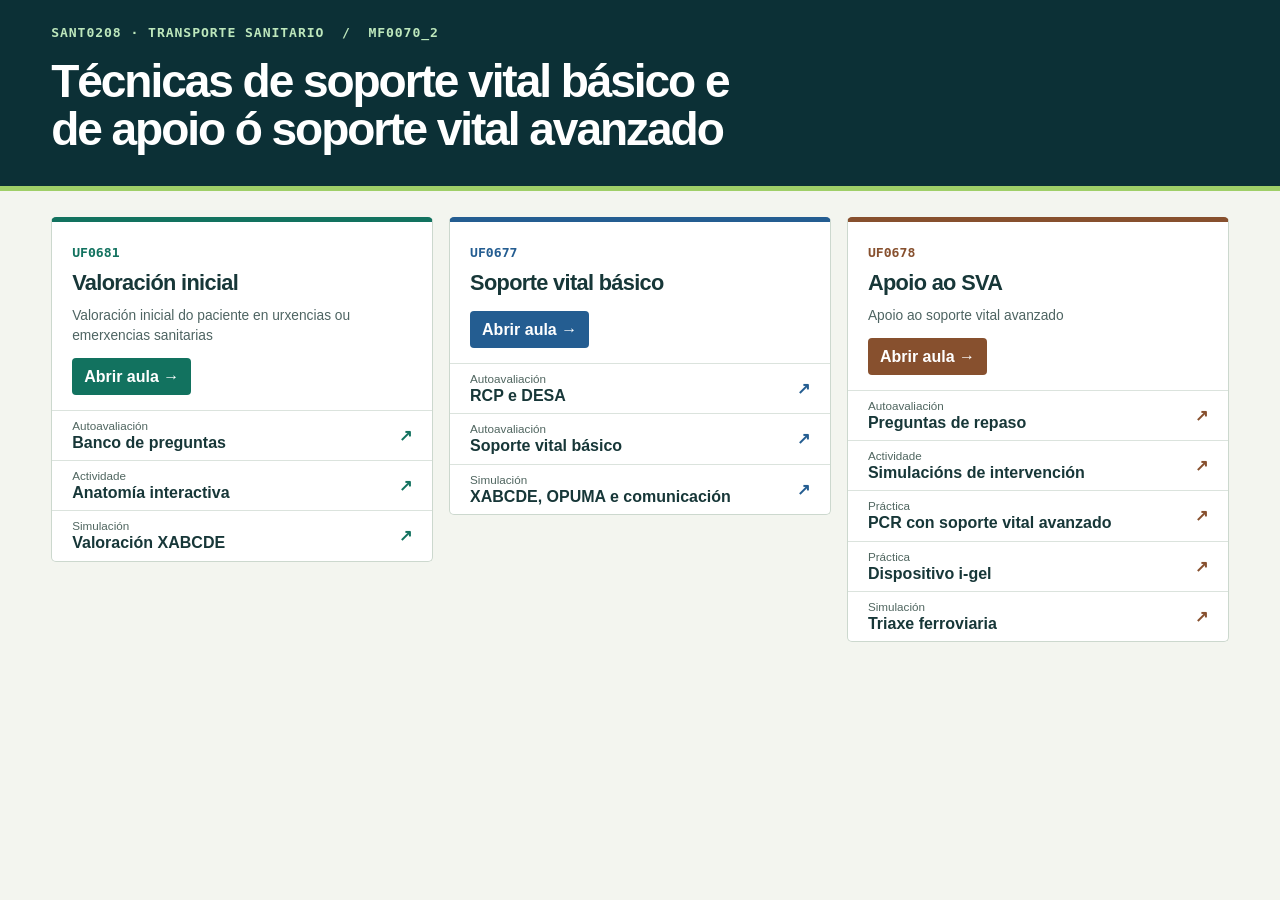
==== mf0070/index.html @ 1a77c6b2 "Engadir o menú de recursos de MF0070_2 e accesos directos á aula UF0678" ====
<!doctype html>
<html lang="gl"><head><meta charset="utf-8"><meta name="viewport" content="width=device-width,initial-scale=1"><meta name="theme-color" content="#0c3036"><title>MF0070_2 · Menú de unidades</title>
<style>
*{box-sizing:border-box}body{margin:0;background:#f3f5ef;color:#173738;font:16px/1.45 "Inter","Segoe UI",sans-serif}main,header>div{max-width:1420px;margin:auto;padding:0 clamp(16px,4vw,66px)}header{background:#0c3036;color:#fff;padding:24px 0 32px;border-bottom:5px solid #9fcf68}header p{margin:0 0 16px;font:700 .82rem/1.4 ui-monospace,monospace;color:#bde7bc;letter-spacing:.07em}h1{font-size:clamp(1.8rem,3.6vw,3.65rem);line-height:1.04;letter-spacing:-.045em;max-width:960px;margin:0;text-wrap:balance}main{padding-top:26px;padding-bottom:32px}.grid{display:grid;grid-template-columns:repeat(3,minmax(0,1fr));gap:16px;align-items:start}article{--accent:#12725f;background:white;border:1px solid #ccd8ce;border-top:5px solid var(--accent);border-radius:5px;overflow:hidden}article:nth-child(2){--accent:#245d91}article:nth-child(3){--accent:#87502e}.head{padding:18px 20px 15px}.code{font:700 .82rem ui-monospace,monospace;color:var(--accent)}h2{font-size:clamp(1.2rem,1.7vw,1.65rem);letter-spacing:-.03em;margin:4px 0 12px}.enter{display:inline-block;background:var(--accent);color:white;padding:7px 12px;border-radius:4px;font-weight:700}.enter:hover{text-decoration:underline}a{color:inherit;text-decoration:none}ul{margin:0;padding:0;list-style:none}.link{min-height:50px;display:grid;grid-template-columns:1fr auto;align-items:center;gap:0 8px;border-top:1px solid #dbe3dd;padding:8px 20px;font-weight:650;line-height:1.2}.link small{grid-column:1;color:#506660;font-weight:500;font-size:.73rem}.link span{grid-column:2;grid-row:1/3;color:var(--accent)}.link:hover{background:#eff5ed}a:focus-visible{outline:3px solid #e79517;outline-offset:-3px}.full{display:block;font-size:.86rem;color:#4e6462;margin:-5px 0 12px}nav{display:none}@media(max-width:800px){.grid{grid-template-columns:1fr}.head{padding:14px 18px}nav{display:flex;gap:8px;flex-wrap:wrap;margin-bottom:16px}nav a{border:1px solid #99b4aa;border-radius:4px;padding:6px 12px;font-weight:700}article{scroll-margin-top:12px}}
</style></head><body><header><div><p>SANT0208 · TRANSPORTE SANITARIO &nbsp;/&nbsp; MF0070_2</p><h1>Técnicas de soporte vital básico e de apoio ó soporte vital avanzado</h1></div></header><main><nav aria-label="Seleccionar unidade"><a href="#UF0681">UF0681</a><a href="#UF0677">UF0677</a><a href="#UF0678">UF0678</a></nav><div class="grid"><article id="UF0681"><div class="head"><span class="code">UF0681</span><h2>Valoración inicial</h2><p class="full">Valoración inicial do paciente en urxencias ou emerxencias sanitarias</p><a class="enter" href="https://franjam32.github.io/UF0681/" aria-label="Abrir aula UF0681">Abrir aula →</a></div><ul><li><a class="link" href="https://franjam32.github.io/UF0681/actividad.html?bloque=preguntas"><small>Autoavaliación</small>Banco de preguntas<span aria-hidden="true">↗</span></a></li><li><a class="link" href="https://franjam32.github.io/UF0681/actividad.html?bloque=anatomia"><small>Actividade</small>Anatomía interactiva<span aria-hidden="true">↗</span></a></li><li><a class="link" href="https://franjam32.github.io/UF0681_XABCD/"><small>Simulación</small>Valoración XABCDE<span aria-hidden="true">↗</span></a></li></ul></article><article id="UF0677"><div class="head"><span class="code">UF0677</span><h2>Soporte vital básico</h2><a class="enter" href="https://franjam32.github.io/UF0677/" aria-label="Abrir aula UF0677">Abrir aula →</a></div><ul><li><a class="link" href="https://franjam32.github.io/UF0677/scorm1/res/index.html"><small>Autoavaliación</small>RCP e DESA<span aria-hidden="true">↗</span></a></li><li><a class="link" href="https://franjam32.github.io/UF0677/scorm2/res/index.html"><small>Autoavaliación</small>Soporte vital básico<span aria-hidden="true">↗</span></a></li><li><a class="link" href="https://franjam32.github.io/UF0677_XABCDE/"><small>Simulación</small>XABCDE, OPUMA e comunicación<span aria-hidden="true">↗</span></a></li></ul></article><article id="UF0678"><div class="head"><span class="code">UF0678</span><h2>Apoio ao SVA</h2><p class="full">Apoio ao soporte vital avanzado</p><a class="enter" href="https://franjam32.github.io/UF0678/" aria-label="Abrir aula UF0678">Abrir aula →</a></div><ul><li><a class="link" href="https://franjam32.github.io/UF0678/?seccion=exams"><small>Autoavaliación</small>Preguntas de repaso<span aria-hidden="true">↗</span></a></li><li><a class="link" href="https://franjam32.github.io/UF0678/?seccion=lab"><small>Actividade</small>Simulacións de intervención<span aria-hidden="true">↗</span></a></li><li><a class="link" href="https://franjam32.github.io/UF0678/practicas/pcr_sva.html"><small>Práctica</small>PCR con soporte vital avanzado<span aria-hidden="true">↗</span></a></li><li><a class="link" href="https://franjam32.github.io/UF0678/practicas/igel.html"><small>Práctica</small>Dispositivo i-gel<span aria-hidden="true">↗</span></a></li><li><a class="link" href="https://franjam32.github.io/UF0678_TRIAJE/"><small>Simulación</small>Triaxe ferroviaria<span aria-hidden="true">↗</span></a></li></ul></article></div></main></body></html>
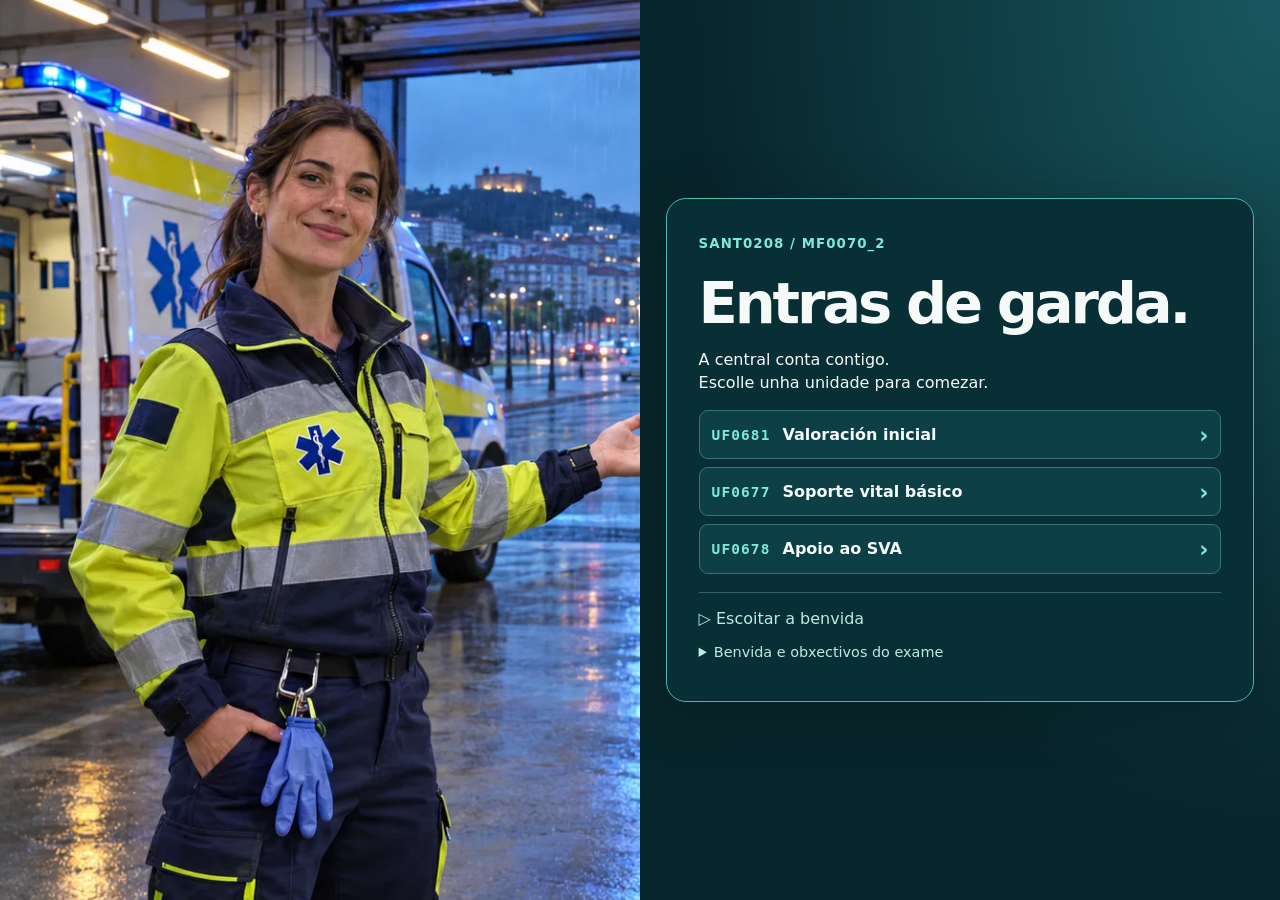
==== commit 3c1f77b0: "Publicar a benvida Entras de garda no menú MF0070_2" ====
--- a/mf0070/index.html
+++ b/mf0070/index.html
@@ -1,5 +1,9 @@
 <!doctype html>
-<html lang="gl"><head><meta charset="utf-8"><meta name="viewport" content="width=device-width,initial-scale=1"><meta name="theme-color" content="#0c3036"><title>MF0070_2 · Menú de unidades</title>
-<style>
-*{box-sizing:border-box}body{margin:0;background:#f3f5ef;color:#173738;font:16px/1.45 "Inter","Segoe UI",sans-serif}main,header>div{max-width:1420px;margin:auto;padding:0 clamp(16px,4vw,66px)}header{background:#0c3036;color:#fff;padding:24px 0 32px;border-bottom:5px solid #9fcf68}header p{margin:0 0 16px;font:700 .82rem/1.4 ui-monospace,monospace;color:#bde7bc;letter-spacing:.07em}h1{font-size:clamp(1.8rem,3.6vw,3.65rem);line-height:1.04;letter-spacing:-.045em;max-width:960px;margin:0;text-wrap:balance}main{padding-top:26px;padding-bottom:32px}.grid{display:grid;grid-template-columns:repeat(3,minmax(0,1fr));gap:16px;align-items:start}article{--accent:#12725f;background:white;border:1px solid #ccd8ce;border-top:5px solid var(--accent);border-radius:5px;overflow:hidden}article:nth-child(2){--accent:#245d91}article:nth-child(3){--accent:#87502e}.head{padding:18px 20px 15px}.code{font:700 .82rem ui-monospace,monospace;color:var(--accent)}h2{font-size:clamp(1.2rem,1.7vw,1.65rem);letter-spacing:-.03em;margin:4px 0 12px}.enter{display:inline-block;background:var(--accent);color:white;padding:7px 12px;border-radius:4px;font-weight:700}.enter:hover{text-decoration:underline}a{color:inherit;text-decoration:none}ul{margin:0;padding:0;list-style:none}.link{min-height:50px;display:grid;grid-template-columns:1fr auto;align-items:center;gap:0 8px;border-top:1px solid #dbe3dd;padding:8px 20px;font-weight:650;line-height:1.2}.link small{grid-column:1;color:#506660;font-weight:500;font-size:.73rem}.link span{grid-column:2;grid-row:1/3;color:var(--accent)}.link:hover{background:#eff5ed}a:focus-visible{outline:3px solid #e79517;outline-offset:-3px}.full{display:block;font-size:.86rem;color:#4e6462;margin:-5px 0 12px}nav{display:none}@media(max-width:800px){.grid{grid-template-columns:1fr}.head{padding:14px 18px}nav{display:flex;gap:8px;flex-wrap:wrap;margin-bottom:16px}nav a{border:1px solid #99b4aa;border-radius:4px;padding:6px 12px;font-weight:700}article{scroll-margin-top:12px}}
-</style></head><body><header><div><p>SANT0208 · TRANSPORTE SANITARIO &nbsp;/&nbsp; MF0070_2</p><h1>Técnicas de soporte vital básico e de apoio ó soporte vital avanzado</h1></div></header><main><nav aria-label="Seleccionar unidade"><a href="#UF0681">UF0681</a><a href="#UF0677">UF0677</a><a href="#UF0678">UF0678</a></nav><div class="grid"><article id="UF0681"><div class="head"><span class="code">UF0681</span><h2>Valoración inicial</h2><p class="full">Valoración inicial do paciente en urxencias ou emerxencias sanitarias</p><a class="enter" href="https://franjam32.github.io/UF0681/" aria-label="Abrir aula UF0681">Abrir aula →</a></div><ul><li><a class="link" href="https://franjam32.github.io/UF0681/actividad.html?bloque=preguntas"><small>Autoavaliación</small>Banco de preguntas<span aria-hidden="true">↗</span></a></li><li><a class="link" href="https://franjam32.github.io/UF0681/actividad.html?bloque=anatomia"><small>Actividade</small>Anatomía interactiva<span aria-hidden="true">↗</span></a></li><li><a class="link" href="https://franjam32.github.io/UF0681_XABCD/"><small>Simulación</small>Valoración XABCDE<span aria-hidden="true">↗</span></a></li></ul></article><article id="UF0677"><div class="head"><span class="code">UF0677</span><h2>Soporte vital básico</h2><a class="enter" href="https://franjam32.github.io/UF0677/" aria-label="Abrir aula UF0677">Abrir aula →</a></div><ul><li><a class="link" href="https://franjam32.github.io/UF0677/scorm1/res/index.html"><small>Autoavaliación</small>RCP e DESA<span aria-hidden="true">↗</span></a></li><li><a class="link" href="https://franjam32.github.io/UF0677/scorm2/res/index.html"><small>Autoavaliación</small>Soporte vital básico<span aria-hidden="true">↗</span></a></li><li><a class="link" href="https://franjam32.github.io/UF0677_XABCDE/"><small>Simulación</small>XABCDE, OPUMA e comunicación<span aria-hidden="true">↗</span></a></li></ul></article><article id="UF0678"><div class="head"><span class="code">UF0678</span><h2>Apoio ao SVA</h2><p class="full">Apoio ao soporte vital avanzado</p><a class="enter" href="https://franjam32.github.io/UF0678/" aria-label="Abrir aula UF0678">Abrir aula →</a></div><ul><li><a class="link" href="https://franjam32.github.io/UF0678/?seccion=exams"><small>Autoavaliación</small>Preguntas de repaso<span aria-hidden="true">↗</span></a></li><li><a class="link" href="https://franjam32.github.io/UF0678/?seccion=lab"><small>Actividade</small>Simulacións de intervención<span aria-hidden="true">↗</span></a></li><li><a class="link" href="https://franjam32.github.io/UF0678/practicas/pcr_sva.html"><small>Práctica</small>PCR con soporte vital avanzado<span aria-hidden="true">↗</span></a></li><li><a class="link" href="https://franjam32.github.io/UF0678/practicas/igel.html"><small>Práctica</small>Dispositivo i-gel<span aria-hidden="true">↗</span></a></li><li><a class="link" href="https://franjam32.github.io/UF0678_TRIAJE/"><small>Simulación</small>Triaxe ferroviaria<span aria-hidden="true">↗</span></a></li></ul></article></div></main></body></html>+<html lang="gl"><head><meta charset="utf-8"><meta name="viewport" content="width=device-width,initial-scale=1"><meta name="theme-color" content="#092d33"><title>Entras de garda · MF0070_2</title><style>
+*{box-sizing:border-box}body{margin:0;background:#08252b;color:#f5faf8;font:16px/1.45 system-ui,sans-serif}main{min-height:100vh;min-height:100svh;display:grid;grid-template-columns:1fr 1fr}.scene{position:relative;overflow:hidden;min-height:100%}.scene img{position:absolute;width:100%;height:100%;object-fit:cover;object-position:48% 48%;animation:arrive 2.2s ease-out both}@keyframes arrive{from{transform:scale(1.07)}to{transform:scale(1)}}.side{display:grid;align-content:center;padding:clamp(12px,2vw,38px);background:radial-gradient(at right top,#185760,transparent 65%)}.panel{padding:clamp(16px,2.5vw,44px);background:#082f36;border:1px solid #4ab6ad;border-radius:20px;box-shadow:0 12px 55px #00181c66}small,.code{color:#80ead7;letter-spacing:.08em;font-weight:750}h1{font-size:clamp(2.4rem,4.5vw,5rem);letter-spacing:-.055em;line-height:1.02;margin:.35em 0 .25em}h2{font-size:1.55rem;line-height:1.1;margin:.4em 0}p{margin:.5em 0 1em}button,a{font:inherit;color:inherit;cursor:pointer}a{text-decoration:none}.row{display:flex;gap:12px;align-items:center;width:100%;text-align:left;background:#0d4046;border:1px solid #387779;border-radius:9px;padding:12px;margin:8px 0;font-weight:680}.row:hover,.row:focus-visible{background:#18555b;border-color:#82eed7}.row:after{content:'›';margin-left:auto;color:#80ead7;font-size:1.4em;line-height:1}.code{font:700 .9rem ui-monospace,monospace}.quiet,summary{color:#bdebe1;background:none;border:0;padding:6px 0;text-align:left;cursor:pointer}.foot{margin-top:18px;border-top:1px solid #346067;padding-top:8px}summary{font-size:.9rem}.foot p{font-size:.95rem}.quiet:hover,summary:hover{text-decoration:underline}:focus-visible{outline:3px solid #ffd06c;outline-offset:2px}[hidden]{display:none!important}@media(max-width:700px){main{grid-template-columns:1fr;align-content:start}.scene{height:27vh;min-height:130px}.scene img{object-position:50% 28%}.side{padding:10px}.panel{border-radius:12px}.row{padding:10px}.foot{margin-top:10px}}@media(prefers-reduced-motion:reduce){.scene img{animation:none}}
+</style></head><body><main><div class="scene"><img src="garda.webp" alt="Unha técnica de emerxencias dáche a benvida xunto á ambulancia."></div><div class="side"><section class="panel"><small>SANT0208 / MF0070_2</small><div id="home"><h1>Entras de garda.</h1><p>A central conta contigo.<br>Escolle unha unidade para comezar.</p><a class="row" href="#UF0681"><span class="code">UF0681</span>Valoración inicial</a><a class="row" href="#UF0677"><span class="code">UF0677</span>Soporte vital básico</a><a class="row" href="#UF0678"><span class="code">UF0678</span>Apoio ao SVA</a></div><section hidden id="UF0681"><a class="quiet" href="#inicio">← Volver ás unidades</a><h2 tabindex="-1">Valoración inicial</h2><small>UF0681</small><a class="row" href="https://franjam32.github.io/UF0681/actividad.html?bloque=preguntas">Banco de preguntas</a><a class="row" href="https://franjam32.github.io/UF0681/actividad.html?bloque=anatomia">Anatomía interactiva</a><a class="row" href="https://franjam32.github.io/UF0681_XABCD/">Valoración XABCDE</a><a class="quiet" href="https://franjam32.github.io/UF0681/">Abrir a aula completa →</a></section><section hidden id="UF0677"><a class="quiet" href="#inicio">← Volver ás unidades</a><h2 tabindex="-1">Soporte vital básico</h2><small>UF0677</small><a class="row" href="https://franjam32.github.io/UF0677/scorm1/res/index.html">RCP e DESA</a><a class="row" href="https://franjam32.github.io/UF0677/scorm2/res/index.html">Soporte vital básico</a><a class="row" href="https://franjam32.github.io/UF0677_XABCDE/">XABCDE, OPUMA e comunicación</a><a class="quiet" href="https://franjam32.github.io/UF0677/">Abrir a aula completa →</a></section><section hidden id="UF0678"><a class="quiet" href="#inicio">← Volver ás unidades</a><h2 tabindex="-1">Apoio ao SVA</h2><small>UF0678</small><a class="row" href="https://franjam32.github.io/UF0678/?seccion=exams">Preguntas de repaso</a><a class="row" href="https://franjam32.github.io/UF0678/?seccion=lab">Simulacións de intervención</a><a class="row" href="https://franjam32.github.io/UF0678/practicas/pcr_sva.html">PCR con soporte vital avanzado</a><a class="row" href="https://franjam32.github.io/UF0678/practicas/igel.html">Dispositivo i-gel</a><a class="row" href="https://franjam32.github.io/UF0678_TRIAJE/">Triaxe ferroviaria</a><a class="quiet" href="https://franjam32.github.io/UF0678/">Abrir a aula completa →</a></section><div class="foot"><button class="quiet" id="play" hidden>▷ Escoitar a benvida</button><details id="info"><summary>Benvida e obxectivos do exame</summary><p>Boas, hoxe fas a garda connosco. Por onde queres empezar? Podes valorar un paciente, practicar soporte vital básico ou preparar o material para apoiar o equipo de avanzada. Escolle unha unidade e comezamos!</p><p>E lembra: se queres superar o exame, os teus obxectivos principais deben ser as autoavaliacións das tres unidades, o Decálogo Prehospitalario, o XABCDE e a triaxe cos métodos SHORT e START, xunto coa sectorización.</p></details><span aria-live="polite" id="status"></span></div></section></div></main><script>
+const units=Array.from(document.querySelectorAll('.panel>section')),home=document.getElementById('home'),play=document.getElementById('play'),info=document.getElementById('info');
+function route(focus){const active=units.find(el=>el.id===location.hash.slice(1));home.hidden=!!active;units.forEach(el=>el.hidden=el!==active);if(focus){(active?active.querySelector('h2'):home.querySelector('a')).focus()}}
+addEventListener('hashchange',()=>route(true));route(false);
+if('speechSynthesis' in window){const synth=window.speechSynthesis;let speech;play.hidden=false;function stop(){speech=null;synth.cancel();play.textContent='▷ Escoitar a benvida'}play.onclick=()=>{if(speech){stop();return}const voice=synth.getVoices().find(v=>/^gl([-_]|$)/i.test(v.lang));speech=new SpeechSynthesisUtterance(Array.from(info.querySelectorAll('p'),p=>p.textContent).join(' '));speech.lang='gl-ES';if(voice)speech.voice=voice;speech.rate=.94;const current=speech;speech.onend=()=>{if(current===speech)stop()};speech.onerror=()=>{if(current!==speech)return;info.open=true;stop();document.getElementById('status').textContent='Podes ler a benvida no texto superior.'};play.textContent='■ Deter a benvida';synth.speak(speech)};synth.getVoices();addEventListener('pagehide',stop)}
+</script></body></html>
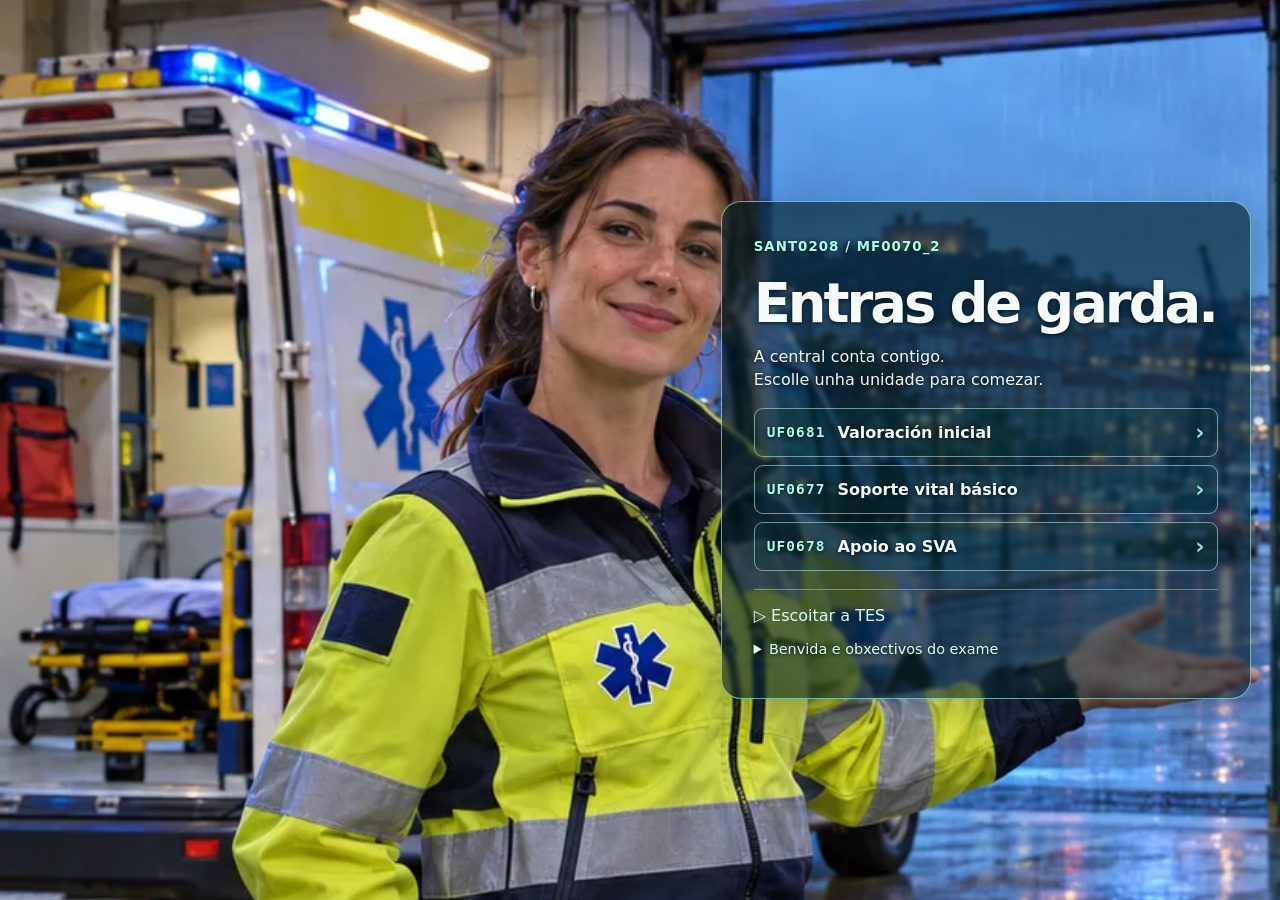
==== commit 2664e7cc: "Animar a base e sincronizar a benvida da TES coa voz galega Celtia" ====
--- a/mf0070/index.html
+++ b/mf0070/index.html
@@ -1,9 +1,26 @@
 <!doctype html>
 <html lang="gl"><head><meta charset="utf-8"><meta name="viewport" content="width=device-width,initial-scale=1"><meta name="theme-color" content="#092d33"><title>Entras de garda · MF0070_2</title><style>
 *{box-sizing:border-box}body{margin:0;background:#08252b;color:#f5faf8;font:16px/1.45 system-ui,sans-serif}main{min-height:100vh;min-height:100svh;display:grid;grid-template-columns:1fr 1fr}.scene{position:relative;overflow:hidden;min-height:100%}.scene img{position:absolute;width:100%;height:100%;object-fit:cover;object-position:48% 48%;animation:arrive 2.2s ease-out both}@keyframes arrive{from{transform:scale(1.07)}to{transform:scale(1)}}.side{display:grid;align-content:center;padding:clamp(12px,2vw,38px);background:radial-gradient(at right top,#185760,transparent 65%)}.panel{padding:clamp(16px,2.5vw,44px);background:#082f36;border:1px solid #4ab6ad;border-radius:20px;box-shadow:0 12px 55px #00181c66}small,.code{color:#80ead7;letter-spacing:.08em;font-weight:750}h1{font-size:clamp(2.4rem,4.5vw,5rem);letter-spacing:-.055em;line-height:1.02;margin:.35em 0 .25em}h2{font-size:1.55rem;line-height:1.1;margin:.4em 0}p{margin:.5em 0 1em}button,a{font:inherit;color:inherit;cursor:pointer}a{text-decoration:none}.row{display:flex;gap:12px;align-items:center;width:100%;text-align:left;background:#0d4046;border:1px solid #387779;border-radius:9px;padding:12px;margin:8px 0;font-weight:680}.row:hover,.row:focus-visible{background:#18555b;border-color:#82eed7}.row:after{content:'›';margin-left:auto;color:#80ead7;font-size:1.4em;line-height:1}.code{font:700 .9rem ui-monospace,monospace}.quiet,summary{color:#bdebe1;background:none;border:0;padding:6px 0;text-align:left;cursor:pointer}.foot{margin-top:18px;border-top:1px solid #346067;padding-top:8px}summary{font-size:.9rem}.foot p{font-size:.95rem}.quiet:hover,summary:hover{text-decoration:underline}:focus-visible{outline:3px solid #ffd06c;outline-offset:2px}[hidden]{display:none!important}@media(max-width:700px){main{grid-template-columns:1fr;align-content:start}.scene{height:27vh;min-height:130px}.scene img{object-position:50% 28%}.side{padding:10px}.panel{border-radius:12px}.row{padding:10px}.foot{margin-top:10px}}@media(prefers-reduced-motion:reduce){.scene img{animation:none}}
-</style></head><body><main><div class="scene"><img src="garda.webp" alt="Unha técnica de emerxencias dáche a benvida xunto á ambulancia."></div><div class="side"><section class="panel"><small>SANT0208 / MF0070_2</small><div id="home"><h1>Entras de garda.</h1><p>A central conta contigo.<br>Escolle unha unidade para comezar.</p><a class="row" href="#UF0681"><span class="code">UF0681</span>Valoración inicial</a><a class="row" href="#UF0677"><span class="code">UF0677</span>Soporte vital básico</a><a class="row" href="#UF0678"><span class="code">UF0678</span>Apoio ao SVA</a></div><section hidden id="UF0681"><a class="quiet" href="#inicio">← Volver ás unidades</a><h2 tabindex="-1">Valoración inicial</h2><small>UF0681</small><a class="row" href="https://franjam32.github.io/UF0681/actividad.html?bloque=preguntas">Banco de preguntas</a><a class="row" href="https://franjam32.github.io/UF0681/actividad.html?bloque=anatomia">Anatomía interactiva</a><a class="row" href="https://franjam32.github.io/UF0681_XABCD/">Valoración XABCDE</a><a class="quiet" href="https://franjam32.github.io/UF0681/">Abrir a aula completa →</a></section><section hidden id="UF0677"><a class="quiet" href="#inicio">← Volver ás unidades</a><h2 tabindex="-1">Soporte vital básico</h2><small>UF0677</small><a class="row" href="https://franjam32.github.io/UF0677/scorm1/res/index.html">RCP e DESA</a><a class="row" href="https://franjam32.github.io/UF0677/scorm2/res/index.html">Soporte vital básico</a><a class="row" href="https://franjam32.github.io/UF0677_XABCDE/">XABCDE, OPUMA e comunicación</a><a class="quiet" href="https://franjam32.github.io/UF0677/">Abrir a aula completa →</a></section><section hidden id="UF0678"><a class="quiet" href="#inicio">← Volver ás unidades</a><h2 tabindex="-1">Apoio ao SVA</h2><small>UF0678</small><a class="row" href="https://franjam32.github.io/UF0678/?seccion=exams">Preguntas de repaso</a><a class="row" href="https://franjam32.github.io/UF0678/?seccion=lab">Simulacións de intervención</a><a class="row" href="https://franjam32.github.io/UF0678/practicas/pcr_sva.html">PCR con soporte vital avanzado</a><a class="row" href="https://franjam32.github.io/UF0678/practicas/igel.html">Dispositivo i-gel</a><a class="row" href="https://franjam32.github.io/UF0678_TRIAJE/">Triaxe ferroviaria</a><a class="quiet" href="https://franjam32.github.io/UF0678/">Abrir a aula completa →</a></section><div class="foot"><button class="quiet" id="play" hidden>▷ Escoitar a benvida</button><details id="info"><summary>Benvida e obxectivos do exame</summary><p>Boas, hoxe fas a garda connosco. Por onde queres empezar? Podes valorar un paciente, practicar soporte vital básico ou preparar o material para apoiar o equipo de avanzada. Escolle unha unidade e comezamos!</p><p>E lembra: se queres superar o exame, os teus obxectivos principais deben ser as autoavaliacións das tres unidades, o Decálogo Prehospitalario, o XABCDE e a triaxe cos métodos SHORT e START, xunto coa sectorización.</p></details><span aria-live="polite" id="status"></span></div></section></div></main><script>
+
+/* A escena ocupa tamén o espazo situado detrás dos controis. */
+main{position:relative;isolation:isolate;display:flex;justify-content:flex-end;align-items:center;min-height:100svh;background:#11323a}
+.scene{position:absolute;inset:0;z-index:-2;overflow:hidden;min-height:0}
+.scene video,.scene img{position:absolute;inset:0;display:block;width:100%;height:100%;object-fit:cover;object-position:50% 10%;animation:none}
+.camera{position:absolute;inset:0;animation:camera 21s ease-in-out alternate infinite;transform-origin:48% 30%}
+@keyframes camera{from{transform:scale(1)}to{transform:scale(1.035) translateX(-.3%)}}
+.side{width:46%;padding:clamp(12px,2.3vw,38px);background:none}
+.panel{background:rgba(3,30,37,.62);border-color:rgba(163,242,224,.65);box-shadow:0 12px 42px #00181c45;text-shadow:0 1px 4px #031317;backdrop-filter:blur(2px);-webkit-backdrop-filter:blur(2px)}
+.row{background:rgba(8,52,59,.32);border-color:#b8ede391}.row:hover,.row:focus-visible{background:#10545abf}
+h1{font-size:clamp(2rem,4.25vw,5rem)}.quiet,summary{color:#dcfff5}small,.code{color:#a6ffe8}.foot{border-color:#c3e9df70}
+@media(max-width:760px){main{display:flex;align-items:flex-end;min-height:100svh;padding-top:34svh}.side{width:100%;padding:10px}.scene{height:auto;position:fixed;min-height:0}.scene video,.scene img{object-position:center top}.panel{padding:15px;background:rgba(3,30,37,.67)}.row{margin:6px 0;padding:9px 12px}.foot{margin-top:8px}}
+@media(prefers-reduced-motion:reduce){.camera{animation:none}}
+</style></head><body><main><div class="scene" aria-hidden="true"><div class="camera"><img src="garda.webp" alt=""><video id="ambient" muted loop playsinline preload="auto" poster="garda.webp" src="base.mp4"></video><video id="greeting" hidden playsinline preload="metadata" poster="garda.webp" src="benvida.mp4"></video></div></div><div class="side"><section class="panel"><small>SANT0208 / MF0070_2</small><div id="home"><h1>Entras de garda.</h1><p>A central conta contigo.<br>Escolle unha unidade para comezar.</p><a class="row" href="#UF0681"><span class="code">UF0681</span>Valoración inicial</a><a class="row" href="#UF0677"><span class="code">UF0677</span>Soporte vital básico</a><a class="row" href="#UF0678"><span class="code">UF0678</span>Apoio ao SVA</a></div><section hidden id="UF0681"><a class="quiet" href="#inicio">← Volver ás unidades</a><h2 tabindex="-1">Valoración inicial</h2><small>UF0681</small><a class="row" href="https://franjam32.github.io/UF0681/actividad.html?bloque=preguntas">Banco de preguntas</a><a class="row" href="https://franjam32.github.io/UF0681/actividad.html?bloque=anatomia">Anatomía interactiva</a><a class="row" href="https://franjam32.github.io/UF0681_XABCD/">Valoración XABCDE</a><a class="quiet" href="https://franjam32.github.io/UF0681/">Abrir a aula completa →</a></section><section hidden id="UF0677"><a class="quiet" href="#inicio">← Volver ás unidades</a><h2 tabindex="-1">Soporte vital básico</h2><small>UF0677</small><a class="row" href="https://franjam32.github.io/UF0677/scorm1/res/index.html">RCP e DESA</a><a class="row" href="https://franjam32.github.io/UF0677/scorm2/res/index.html">Soporte vital básico</a><a class="row" href="https://franjam32.github.io/UF0677_XABCDE/">XABCDE, OPUMA e comunicación</a><a class="quiet" href="https://franjam32.github.io/UF0677/">Abrir a aula completa →</a></section><section hidden id="UF0678"><a class="quiet" href="#inicio">← Volver ás unidades</a><h2 tabindex="-1">Apoio ao SVA</h2><small>UF0678</small><a class="row" href="https://franjam32.github.io/UF0678/?seccion=exams">Preguntas de repaso</a><a class="row" href="https://franjam32.github.io/UF0678/?seccion=lab">Simulacións de intervención</a><a class="row" href="https://franjam32.github.io/UF0678/practicas/pcr_sva.html">PCR con soporte vital avanzado</a><a class="row" href="https://franjam32.github.io/UF0678/practicas/igel.html">Dispositivo i-gel</a><a class="row" href="https://franjam32.github.io/UF0678_TRIAJE/">Triaxe ferroviaria</a><a class="quiet" href="https://franjam32.github.io/UF0678/">Abrir a aula completa →</a></section><div class="foot"><button class="quiet" id="play">▷ Escoitar a TES</button><details id="info"><summary>Benvida e obxectivos do exame</summary><p>Boas, hoxe fas a garda connosco. Por onde queres empezar? Podes valorar un paciente, practicar soporte vital básico ou preparar o material para apoiar o equipo de avanzada. Escolle unha unidade e comezamos!</p><p>E lembra: se queres superar o exame, os teus obxectivos principais deben ser as autoavaliacións das tres unidades, o Decálogo Prehospitalario, o XABCDE e a triaxe cos métodos SHORT e START, xunto coa sectorización.</p><small>Voz sintética Celtia · Proxecto Nós</small></details><span aria-live="polite" id="status"></span></div></section></div></main><script>
 const units=Array.from(document.querySelectorAll('.panel>section')),home=document.getElementById('home'),play=document.getElementById('play'),info=document.getElementById('info');
 function route(focus){const active=units.find(el=>el.id===location.hash.slice(1));home.hidden=!!active;units.forEach(el=>el.hidden=el!==active);if(focus){(active?active.querySelector('h2'):home.querySelector('a')).focus()}}
 addEventListener('hashchange',()=>route(true));route(false);
-if('speechSynthesis' in window){const synth=window.speechSynthesis;let speech;play.hidden=false;function stop(){speech=null;synth.cancel();play.textContent='▷ Escoitar a benvida'}play.onclick=()=>{if(speech){stop();return}const voice=synth.getVoices().find(v=>/^gl([-_]|$)/i.test(v.lang));speech=new SpeechSynthesisUtterance(Array.from(info.querySelectorAll('p'),p=>p.textContent).join(' '));speech.lang='gl-ES';if(voice)speech.voice=voice;speech.rate=.94;const current=speech;speech.onend=()=>{if(current===speech)stop()};speech.onerror=()=>{if(current!==speech)return;info.open=true;stop();document.getElementById('status').textContent='Podes ler a benvida no texto superior.'};play.textContent='■ Deter a benvida';synth.speak(speech)};synth.getVoices();addEventListener('pagehide',stop)}
+const greeting=document.getElementById('greeting'),ambient=document.getElementById('ambient'),status=document.getElementById('status'),reduce=matchMedia('(prefers-reduced-motion: reduce)');
+function idle(){greeting.hidden=true;play.textContent='▷ Escoitar a TES';if(!reduce.matches)ambient.play().catch(()=>{});else ambient.pause()}
+function stop(){greeting.pause();greeting.currentTime=0;idle()}
+play.onclick=async()=>{if(!greeting.paused){stop();return}try{status.textContent='';await greeting.play();ambient.pause();greeting.hidden=false;play.textContent='■ Deter a benvida'}catch{info.open=true;status.textContent='Non se puido reproducir o vídeo. Podes ler a mensaxe aquí.';idle()}};
+greeting.addEventListener('ended',idle);window.addEventListener('pagehide',stop);if(reduce.addEventListener)reduce.addEventListener('change',()=>{if(greeting.paused)idle()});idle()
 </script></body></html>
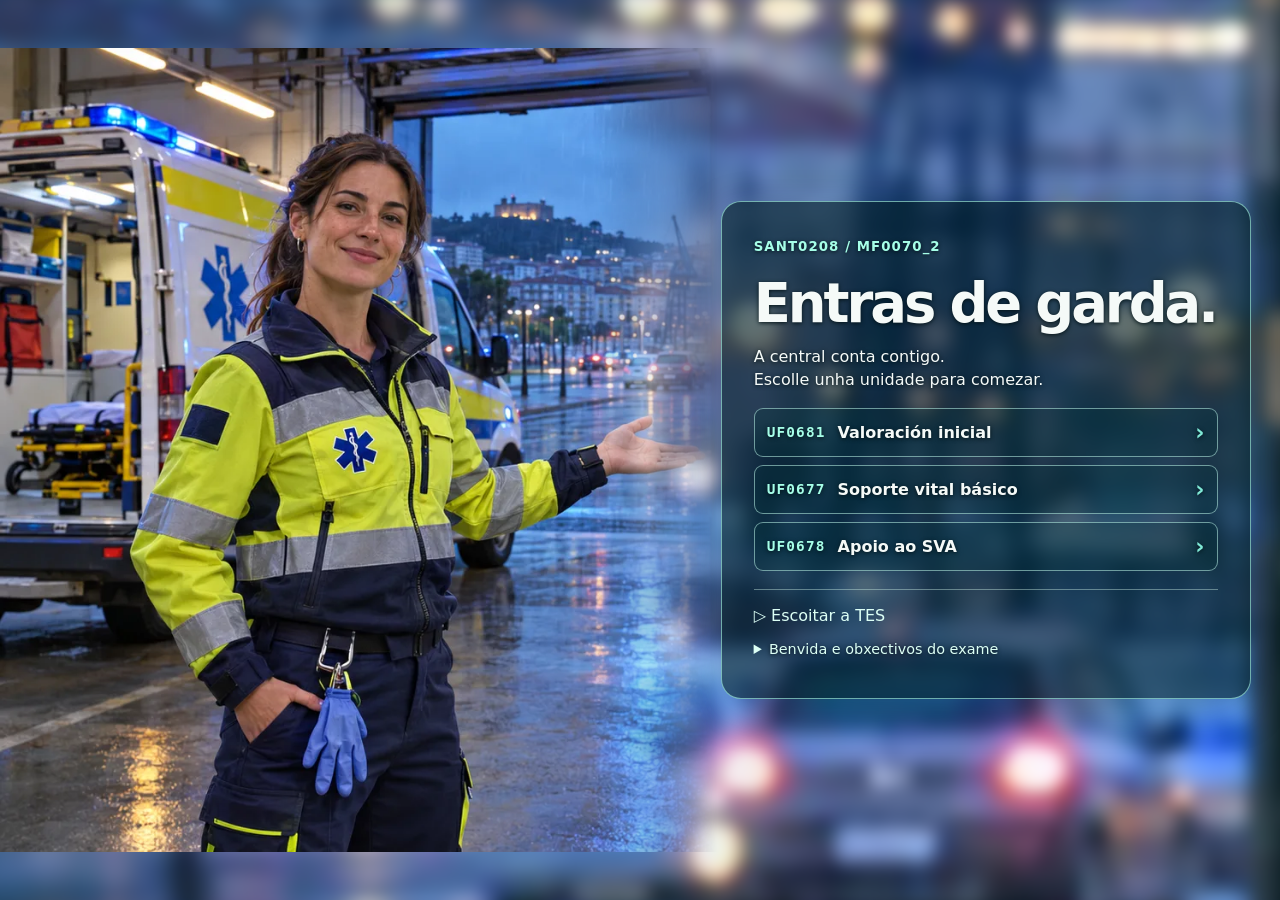
==== commit b8399f6b: "Ampliar o encadre da base e iniciar a benvida tras dous segundos" ====
--- a/mf0070/index.html
+++ b/mf0070/index.html
@@ -14,13 +14,48 @@
 h1{font-size:clamp(2rem,4.25vw,5rem)}.quiet,summary{color:#dcfff5}small,.code{color:#a6ffe8}.foot{border-color:#c3e9df70}
 @media(max-width:760px){main{display:flex;align-items:flex-end;min-height:100svh;padding-top:34svh}.side{width:100%;padding:10px}.scene{height:auto;position:fixed;min-height:0}.scene video,.scene img{object-position:center top}.panel{padding:15px;background:rgba(3,30,37,.67)}.row{margin:6px 0;padding:9px 12px}.foot{margin-top:8px}}
 @media(prefers-reduced-motion:reduce){.camera{animation:none}}
-</style></head><body><main><div class="scene" aria-hidden="true"><div class="camera"><img src="garda.webp" alt=""><video id="ambient" muted loop playsinline preload="auto" poster="garda.webp" src="base.mp4"></video><video id="greeting" hidden playsinline preload="metadata" poster="garda.webp" src="benvida.mp4"></video></div></div><div class="side"><section class="panel"><small>SANT0208 / MF0070_2</small><div id="home"><h1>Entras de garda.</h1><p>A central conta contigo.<br>Escolle unha unidade para comezar.</p><a class="row" href="#UF0681"><span class="code">UF0681</span>Valoración inicial</a><a class="row" href="#UF0677"><span class="code">UF0677</span>Soporte vital básico</a><a class="row" href="#UF0678"><span class="code">UF0678</span>Apoio ao SVA</a></div><section hidden id="UF0681"><a class="quiet" href="#inicio">← Volver ás unidades</a><h2 tabindex="-1">Valoración inicial</h2><small>UF0681</small><a class="row" href="https://franjam32.github.io/UF0681/actividad.html?bloque=preguntas">Banco de preguntas</a><a class="row" href="https://franjam32.github.io/UF0681/actividad.html?bloque=anatomia">Anatomía interactiva</a><a class="row" href="https://franjam32.github.io/UF0681_XABCD/">Valoración XABCDE</a><a class="quiet" href="https://franjam32.github.io/UF0681/">Abrir a aula completa →</a></section><section hidden id="UF0677"><a class="quiet" href="#inicio">← Volver ás unidades</a><h2 tabindex="-1">Soporte vital básico</h2><small>UF0677</small><a class="row" href="https://franjam32.github.io/UF0677/scorm1/res/index.html">RCP e DESA</a><a class="row" href="https://franjam32.github.io/UF0677/scorm2/res/index.html">Soporte vital básico</a><a class="row" href="https://franjam32.github.io/UF0677_XABCDE/">XABCDE, OPUMA e comunicación</a><a class="quiet" href="https://franjam32.github.io/UF0677/">Abrir a aula completa →</a></section><section hidden id="UF0678"><a class="quiet" href="#inicio">← Volver ás unidades</a><h2 tabindex="-1">Apoio ao SVA</h2><small>UF0678</small><a class="row" href="https://franjam32.github.io/UF0678/?seccion=exams">Preguntas de repaso</a><a class="row" href="https://franjam32.github.io/UF0678/?seccion=lab">Simulacións de intervención</a><a class="row" href="https://franjam32.github.io/UF0678/practicas/pcr_sva.html">PCR con soporte vital avanzado</a><a class="row" href="https://franjam32.github.io/UF0678/practicas/igel.html">Dispositivo i-gel</a><a class="row" href="https://franjam32.github.io/UF0678_TRIAJE/">Triaxe ferroviaria</a><a class="quiet" href="https://franjam32.github.io/UF0678/">Abrir a aula completa →</a></section><div class="foot"><button class="quiet" id="play">▷ Escoitar a TES</button><details id="info"><summary>Benvida e obxectivos do exame</summary><p>Boas, hoxe fas a garda connosco. Por onde queres empezar? Podes valorar un paciente, practicar soporte vital básico ou preparar o material para apoiar o equipo de avanzada. Escolle unha unidade e comezamos!</p><p>E lembra: se queres superar o exame, os teus obxectivos principais deben ser as autoavaliacións das tres unidades, o Decálogo Prehospitalario, o XABCDE e a triaxe cos métodos SHORT e START, xunto coa sectorización.</p><small>Voz sintética Celtia · Proxecto Nós</small></details><span aria-live="polite" id="status"></span></div></section></div></main><script>
+
+.scene{background:#18333f}
+.scene::before{content:"";position:absolute;inset:0;background:linear-gradient(90deg,rgba(9,35,45,.32),transparent 65%),url("garda.webp") right 33% / 475% auto no-repeat;filter:blur(6px);transform:scale(1.025)}
+.camera{inset:0 auto 0 0;width:56%;animation:none;mask-image:linear-gradient(90deg,#000 83%,transparent);-webkit-mask-image:linear-gradient(90deg,#000 83%,transparent)}
+.scene .camera video,.scene .camera img{object-fit:contain;object-position:center center}
+@media(max-width:760px){main{padding-top:45svh}.scene .camera{width:100%;height:49svh;mask-image:linear-gradient(#000 90%,transparent);-webkit-mask-image:linear-gradient(#000 90%,transparent)}.scene .camera video,.scene .camera img{object-position:center top}}
+</style></head><body><main><div class="scene" aria-hidden="true"><div class="camera"><img src="garda.webp" alt=""><video id="ambient" muted loop playsinline preload="auto" poster="garda.webp" src="base.mp4"></video><video id="greeting" hidden playsinline preload="auto" poster="garda.webp" src="benvida.mp4"></video></div></div><div class="side"><section class="panel"><small>SANT0208 / MF0070_2</small><div id="home"><h1>Entras de garda.</h1><p>A central conta contigo.<br>Escolle unha unidade para comezar.</p><a class="row" href="#UF0681"><span class="code">UF0681</span>Valoración inicial</a><a class="row" href="#UF0677"><span class="code">UF0677</span>Soporte vital básico</a><a class="row" href="#UF0678"><span class="code">UF0678</span>Apoio ao SVA</a></div><section hidden id="UF0681"><a class="quiet" href="#inicio">← Volver ás unidades</a><h2 tabindex="-1">Valoración inicial</h2><small>UF0681</small><a class="row" href="https://franjam32.github.io/UF0681/actividad.html?bloque=preguntas">Banco de preguntas</a><a class="row" href="https://franjam32.github.io/UF0681/actividad.html?bloque=anatomia">Anatomía interactiva</a><a class="row" href="https://franjam32.github.io/UF0681_XABCD/">Valoración XABCDE</a><a class="quiet" href="https://franjam32.github.io/UF0681/">Abrir a aula completa →</a></section><section hidden id="UF0677"><a class="quiet" href="#inicio">← Volver ás unidades</a><h2 tabindex="-1">Soporte vital básico</h2><small>UF0677</small><a class="row" href="https://franjam32.github.io/UF0677/scorm1/res/index.html">RCP e DESA</a><a class="row" href="https://franjam32.github.io/UF0677/scorm2/res/index.html">Soporte vital básico</a><a class="row" href="https://franjam32.github.io/UF0677_XABCDE/">XABCDE, OPUMA e comunicación</a><a class="quiet" href="https://franjam32.github.io/UF0677/">Abrir a aula completa →</a></section><section hidden id="UF0678"><a class="quiet" href="#inicio">← Volver ás unidades</a><h2 tabindex="-1">Apoio ao SVA</h2><small>UF0678</small><a class="row" href="https://franjam32.github.io/UF0678/?seccion=exams">Preguntas de repaso</a><a class="row" href="https://franjam32.github.io/UF0678/?seccion=lab">Simulacións de intervención</a><a class="row" href="https://franjam32.github.io/UF0678/practicas/pcr_sva.html">PCR con soporte vital avanzado</a><a class="row" href="https://franjam32.github.io/UF0678/practicas/igel.html">Dispositivo i-gel</a><a class="row" href="https://franjam32.github.io/UF0678_TRIAJE/">Triaxe ferroviaria</a><a class="quiet" href="https://franjam32.github.io/UF0678/">Abrir a aula completa →</a></section><div class="foot"><button class="quiet" id="play">▷ Escoitar a TES</button><details id="info"><summary>Benvida e obxectivos do exame</summary><p>Boas, hoxe fas a garda connosco. Por onde queres empezar? Podes valorar un paciente, practicar soporte vital básico ou preparar o material para apoiar o equipo de avanzada. Escolle unha unidade e comezamos!</p><p>E lembra: se queres superar o exame, os teus obxectivos principais deben ser as autoavaliacións das tres unidades, o Decálogo Prehospitalario, o XABCDE e a triaxe cos métodos SHORT e START, xunto coa sectorización.</p><small>Voz sintética Celtia · Proxecto Nós</small></details><span aria-live="polite" id="status"></span></div></section></div></main><script>
 const units=Array.from(document.querySelectorAll('.panel>section')),home=document.getElementById('home'),play=document.getElementById('play'),info=document.getElementById('info');
 function route(focus){const active=units.find(el=>el.id===location.hash.slice(1));home.hidden=!!active;units.forEach(el=>el.hidden=el!==active);if(focus){(active?active.querySelector('h2'):home.querySelector('a')).focus()}}
 addEventListener('hashchange',()=>route(true));route(false);
 const greeting=document.getElementById('greeting'),ambient=document.getElementById('ambient'),status=document.getElementById('status'),reduce=matchMedia('(prefers-reduced-motion: reduce)');
 function idle(){greeting.hidden=true;play.textContent='▷ Escoitar a TES';if(!reduce.matches)ambient.play().catch(()=>{});else ambient.pause()}
 function stop(){greeting.pause();greeting.currentTime=0;idle()}
-play.onclick=async()=>{if(!greeting.paused){stop();return}try{status.textContent='';await greeting.play();ambient.pause();greeting.hidden=false;play.textContent='■ Deter a benvida'}catch{info.open=true;status.textContent='Non se puido reproducir o vídeo. Podes ler a mensaxe aquí.';idle()}};
-greeting.addEventListener('ended',idle);window.addEventListener('pagehide',stop);if(reduce.addEventListener)reduce.addEventListener('change',()=>{if(greeting.paused)idle()});idle()
+let timer,manual=false;
+async function startGreeting(automatic){
+  status.textContent='';
+  try{
+    await greeting.play();
+    ambient.pause();
+    greeting.hidden=false;
+    play.textContent='■ Deter a benvida';
+  }catch(error){
+    if(error.name==='AbortError')return;
+    idle();
+    if(automatic && error.name==='NotAllowedError'){
+      status.textContent='Preme «Escoitar a TES» para iniciar a benvida con son.';
+    }else{
+      info.open=true;
+      status.textContent='Non se puido reproducir o vídeo. Podes ler a mensaxe aquí.';
+    }
+  }
+}
+play.onclick=()=>{
+  manual=true;
+  clearTimeout(timer);
+  if(greeting.paused)startGreeting(false);else stop();
+};
+window.addEventListener('load',()=>{
+  if(!manual)timer=setTimeout(()=>startGreeting(true),2000);
+},{once:true});
+greeting.addEventListener('ended',idle);
+window.addEventListener('pagehide',()=>{clearTimeout(timer);stop()});
+if(reduce.addEventListener)reduce.addEventListener('change',()=>{if(greeting.paused)idle()});
+idle();
 </script></body></html>
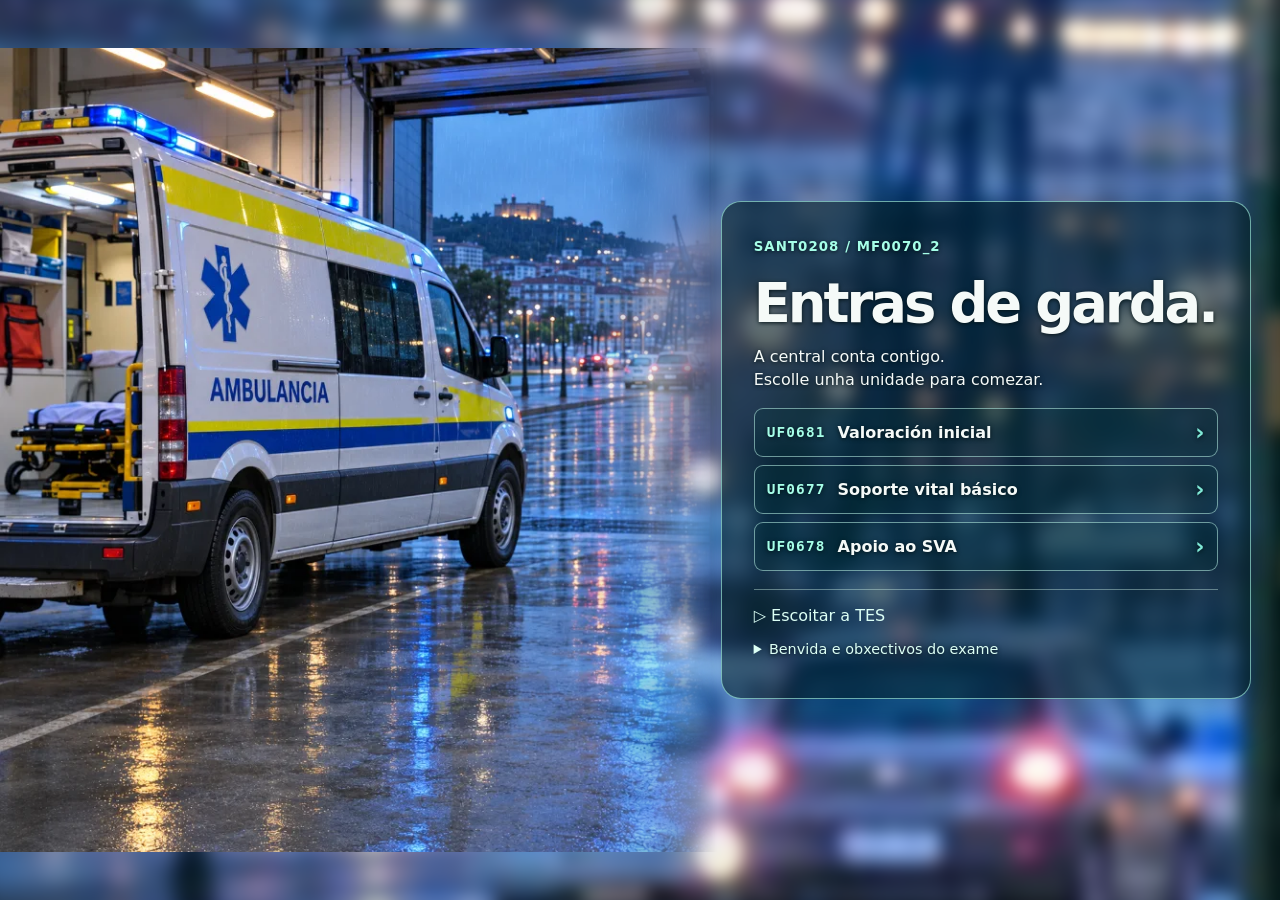
==== commit f3c76b37: "Animar a chegada a pé e o saúdo da TES antes da benvida" ====
--- a/mf0070/index.html
+++ b/mf0070/index.html
@@ -16,46 +16,58 @@
 @media(prefers-reduced-motion:reduce){.camera{animation:none}}
 
 .scene{background:#18333f}
-.scene::before{content:"";position:absolute;inset:0;background:linear-gradient(90deg,rgba(9,35,45,.32),transparent 65%),url("garda.webp") right 33% / 475% auto no-repeat;filter:blur(6px);transform:scale(1.025)}
+.scene::before{content:"";position:absolute;inset:0;background:linear-gradient(90deg,rgba(9,35,45,.32),transparent 65%),url("base-baleira.webp") right 33% / 475% auto no-repeat;filter:blur(6px);transform:scale(1.025)}
 .camera{inset:0 auto 0 0;width:56%;animation:none;mask-image:linear-gradient(90deg,#000 83%,transparent);-webkit-mask-image:linear-gradient(90deg,#000 83%,transparent)}
 .scene .camera video,.scene .camera img{object-fit:contain;object-position:center center}
 @media(max-width:760px){main{padding-top:45svh}.scene .camera{width:100%;height:49svh;mask-image:linear-gradient(#000 90%,transparent);-webkit-mask-image:linear-gradient(#000 90%,transparent)}.scene .camera video,.scene .camera img{object-position:center top}}
-</style></head><body><main><div class="scene" aria-hidden="true"><div class="camera"><img src="garda.webp" alt=""><video id="ambient" muted loop playsinline preload="auto" poster="garda.webp" src="base.mp4"></video><video id="greeting" hidden playsinline preload="auto" poster="garda.webp" src="benvida.mp4"></video></div></div><div class="side"><section class="panel"><small>SANT0208 / MF0070_2</small><div id="home"><h1>Entras de garda.</h1><p>A central conta contigo.<br>Escolle unha unidade para comezar.</p><a class="row" href="#UF0681"><span class="code">UF0681</span>Valoración inicial</a><a class="row" href="#UF0677"><span class="code">UF0677</span>Soporte vital básico</a><a class="row" href="#UF0678"><span class="code">UF0678</span>Apoio ao SVA</a></div><section hidden id="UF0681"><a class="quiet" href="#inicio">← Volver ás unidades</a><h2 tabindex="-1">Valoración inicial</h2><small>UF0681</small><a class="row" href="https://franjam32.github.io/UF0681/actividad.html?bloque=preguntas">Banco de preguntas</a><a class="row" href="https://franjam32.github.io/UF0681/actividad.html?bloque=anatomia">Anatomía interactiva</a><a class="row" href="https://franjam32.github.io/UF0681_XABCD/">Valoración XABCDE</a><a class="quiet" href="https://franjam32.github.io/UF0681/">Abrir a aula completa →</a></section><section hidden id="UF0677"><a class="quiet" href="#inicio">← Volver ás unidades</a><h2 tabindex="-1">Soporte vital básico</h2><small>UF0677</small><a class="row" href="https://franjam32.github.io/UF0677/scorm1/res/index.html">RCP e DESA</a><a class="row" href="https://franjam32.github.io/UF0677/scorm2/res/index.html">Soporte vital básico</a><a class="row" href="https://franjam32.github.io/UF0677_XABCDE/">XABCDE, OPUMA e comunicación</a><a class="quiet" href="https://franjam32.github.io/UF0677/">Abrir a aula completa →</a></section><section hidden id="UF0678"><a class="quiet" href="#inicio">← Volver ás unidades</a><h2 tabindex="-1">Apoio ao SVA</h2><small>UF0678</small><a class="row" href="https://franjam32.github.io/UF0678/?seccion=exams">Preguntas de repaso</a><a class="row" href="https://franjam32.github.io/UF0678/?seccion=lab">Simulacións de intervención</a><a class="row" href="https://franjam32.github.io/UF0678/practicas/pcr_sva.html">PCR con soporte vital avanzado</a><a class="row" href="https://franjam32.github.io/UF0678/practicas/igel.html">Dispositivo i-gel</a><a class="row" href="https://franjam32.github.io/UF0678_TRIAJE/">Triaxe ferroviaria</a><a class="quiet" href="https://franjam32.github.io/UF0678/">Abrir a aula completa →</a></section><div class="foot"><button class="quiet" id="play">▷ Escoitar a TES</button><details id="info"><summary>Benvida e obxectivos do exame</summary><p>Boas, hoxe fas a garda connosco. Por onde queres empezar? Podes valorar un paciente, practicar soporte vital básico ou preparar o material para apoiar o equipo de avanzada. Escolle unha unidade e comezamos!</p><p>E lembra: se queres superar o exame, os teus obxectivos principais deben ser as autoavaliacións das tres unidades, o Decálogo Prehospitalario, o XABCDE e a triaxe cos métodos SHORT e START, xunto coa sectorización.</p><small>Voz sintética Celtia · Proxecto Nós</small></details><span aria-live="polite" id="status"></span></div></section></div></main><script>
+</style></head><body><main><div class="scene" aria-hidden="true"><div class="camera"><video id="greeting" playsinline preload="auto" poster="base-baleira.webp" src="benvida-con-chegada.mp4"></video></div></div><div class="side"><section class="panel"><small>SANT0208 / MF0070_2</small><div id="home"><h1>Entras de garda.</h1><p>A central conta contigo.<br>Escolle unha unidade para comezar.</p><a class="row" href="#UF0681"><span class="code">UF0681</span>Valoración inicial</a><a class="row" href="#UF0677"><span class="code">UF0677</span>Soporte vital básico</a><a class="row" href="#UF0678"><span class="code">UF0678</span>Apoio ao SVA</a></div><section hidden id="UF0681"><a class="quiet" href="#inicio">← Volver ás unidades</a><h2 tabindex="-1">Valoración inicial</h2><small>UF0681</small><a class="row" href="https://franjam32.github.io/UF0681/actividad.html?bloque=preguntas">Banco de preguntas</a><a class="row" href="https://franjam32.github.io/UF0681/actividad.html?bloque=anatomia">Anatomía interactiva</a><a class="row" href="https://franjam32.github.io/UF0681_XABCD/">Valoración XABCDE</a><a class="quiet" href="https://franjam32.github.io/UF0681/">Abrir a aula completa →</a></section><section hidden id="UF0677"><a class="quiet" href="#inicio">← Volver ás unidades</a><h2 tabindex="-1">Soporte vital básico</h2><small>UF0677</small><a class="row" href="https://franjam32.github.io/UF0677/scorm1/res/index.html">RCP e DESA</a><a class="row" href="https://franjam32.github.io/UF0677/scorm2/res/index.html">Soporte vital básico</a><a class="row" href="https://franjam32.github.io/UF0677_XABCDE/">XABCDE, OPUMA e comunicación</a><a class="quiet" href="https://franjam32.github.io/UF0677/">Abrir a aula completa →</a></section><section hidden id="UF0678"><a class="quiet" href="#inicio">← Volver ás unidades</a><h2 tabindex="-1">Apoio ao SVA</h2><small>UF0678</small><a class="row" href="https://franjam32.github.io/UF0678/?seccion=exams">Preguntas de repaso</a><a class="row" href="https://franjam32.github.io/UF0678/?seccion=lab">Simulacións de intervención</a><a class="row" href="https://franjam32.github.io/UF0678/practicas/pcr_sva.html">PCR con soporte vital avanzado</a><a class="row" href="https://franjam32.github.io/UF0678/practicas/igel.html">Dispositivo i-gel</a><a class="row" href="https://franjam32.github.io/UF0678_TRIAJE/">Triaxe ferroviaria</a><a class="quiet" href="https://franjam32.github.io/UF0678/">Abrir a aula completa →</a></section><div class="foot"><button class="quiet" id="play">▷ Escoitar a TES</button><details id="info"><summary>Benvida e obxectivos do exame</summary><p>Boas, hoxe fas a garda connosco. Por onde queres empezar? Podes valorar un paciente, practicar soporte vital básico ou preparar o material para apoiar o equipo de avanzada. Escolle unha unidade e comezamos!</p><p>E lembra: se queres superar o exame, os teus obxectivos principais deben ser as autoavaliacións das tres unidades, o Decálogo Prehospitalario, o XABCDE e a triaxe cos métodos SHORT e START, xunto coa sectorización.</p><small>Voz sintética Celtia · Proxecto Nós</small></details><span aria-live="polite" id="status"></span></div></section></div></main><script>
 const units=Array.from(document.querySelectorAll('.panel>section')),home=document.getElementById('home'),play=document.getElementById('play'),info=document.getElementById('info');
 function route(focus){const active=units.find(el=>el.id===location.hash.slice(1));home.hidden=!!active;units.forEach(el=>el.hidden=el!==active);if(focus){(active?active.querySelector('h2'):home.querySelector('a')).focus()}}
 addEventListener('hashchange',()=>route(true));route(false);
-const greeting=document.getElementById('greeting'),ambient=document.getElementById('ambient'),status=document.getElementById('status'),reduce=matchMedia('(prefers-reduced-motion: reduce)');
-function idle(){greeting.hidden=true;play.textContent='▷ Escoitar a TES';if(!reduce.matches)ambient.play().catch(()=>{});else ambient.pause()}
-function stop(){greeting.pause();greeting.currentTime=0;idle()}
-let timer,manual=false;
-async function startGreeting(automatic){
+const greeting=document.getElementById('greeting');
+const status=document.getElementById('status');
+const speechStart=6.12;
+let timer,waitingForSound=false,manual=false;
+function label(text){play.textContent=text}
+function needSound(){
+  greeting.pause();
+  greeting.currentTime=speechStart;
+  label('▷ Escoitar a TES');
+  status.textContent='Preme «Escoitar a TES» para activar o son.';
+}
+greeting.addEventListener('timeupdate',()=>{
+  if(waitingForSound && !greeting.paused && greeting.currentTime>=speechStart)needSound();
+});
+async function start(automatic){
   status.textContent='';
+  waitingForSound=false;
+  greeting.muted=false;
   try{
     await greeting.play();
-    ambient.pause();
-    greeting.hidden=false;
-    play.textContent='■ Deter a benvida';
+    label('Ⅱ Pausar a benvida');
   }catch(error){
     if(error.name==='AbortError')return;
-    idle();
     if(automatic && error.name==='NotAllowedError'){
-      status.textContent='Preme «Escoitar a TES» para iniciar a benvida con son.';
-    }else{
-      info.open=true;
-      status.textContent='Non se puido reproducir o vídeo. Podes ler a mensaxe aquí.';
+      waitingForSound=true;
+      greeting.muted=true;
+      try{
+        await greeting.play();
+        label('Activar o son');
+        return;
+      }catch{}
+      waitingForSound=false;
     }
+    label('▷ Escoitar a TES');
+    status.textContent='Preme para reproducir a chegada e a benvida.';
   }
 }
 play.onclick=()=>{
   manual=true;
   clearTimeout(timer);
-  if(greeting.paused)startGreeting(false);else stop();
+  if(waitingForSound || greeting.paused || greeting.ended){if(greeting.ended)greeting.currentTime=0;start(false)}
+  else{greeting.pause();label('▷ Continuar a benvida')}
 };
-window.addEventListener('load',()=>{
-  if(!manual)timer=setTimeout(()=>startGreeting(true),2000);
-},{once:true});
-greeting.addEventListener('ended',idle);
-window.addEventListener('pagehide',()=>{clearTimeout(timer);stop()});
-if(reduce.addEventListener)reduce.addEventListener('change',()=>{if(greeting.paused)idle()});
-idle();
+window.addEventListener('load',()=>{if(!manual)timer=setTimeout(()=>start(true),2000)},{once:true});
+greeting.addEventListener('ended',()=>label('↻ Repetir a benvida'));
+window.addEventListener('pagehide',()=>{clearTimeout(timer);greeting.pause()});
 </script></body></html>
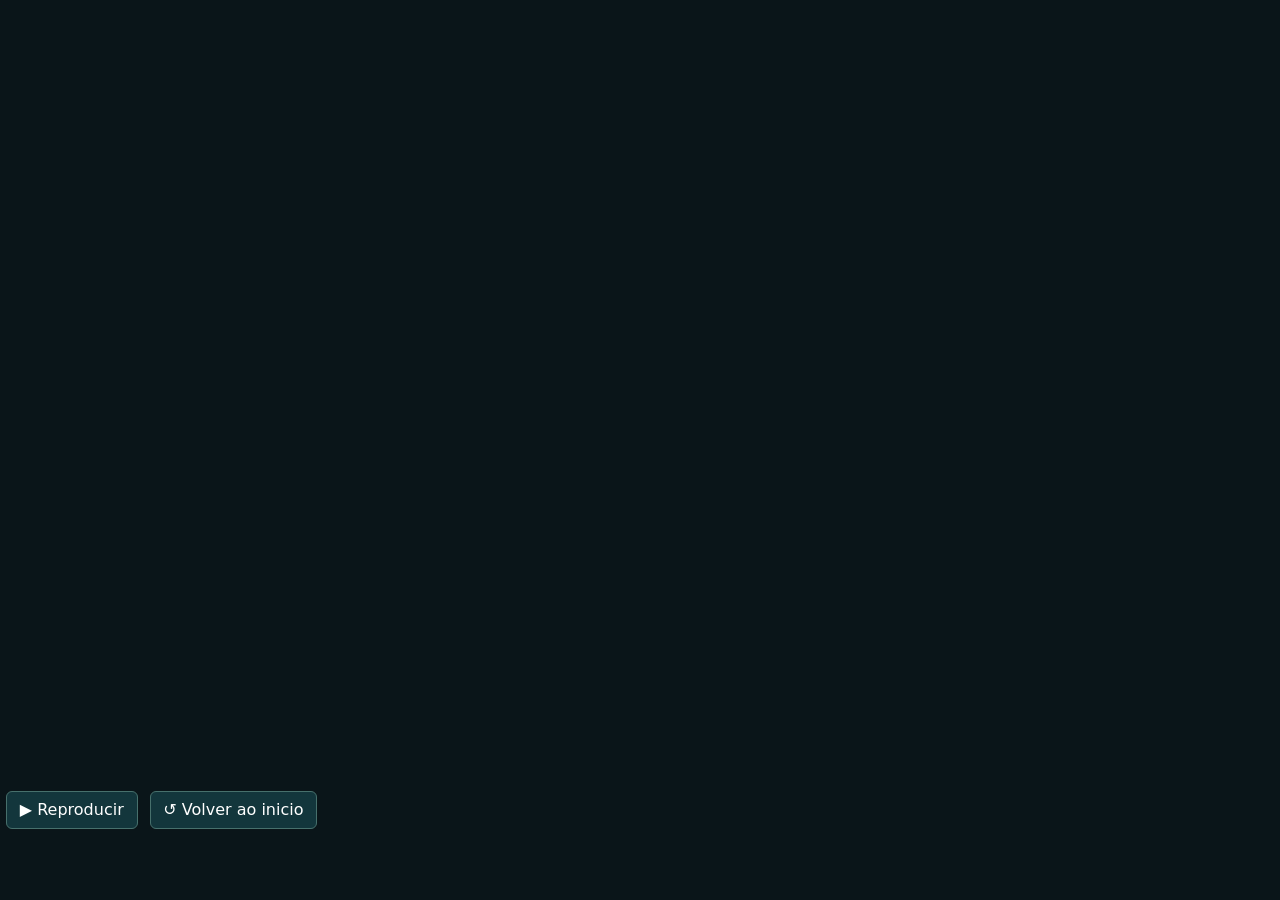
==== commit 37f2cd33: "Publicar a benvida aprobada co menú flotante das tres unidades no segundo catro" ====
--- a/mf0070/index.html
+++ b/mf0070/index.html
@@ -1,73 +1 @@
-<!doctype html>
-<html lang="gl"><head><meta charset="utf-8"><meta name="viewport" content="width=device-width,initial-scale=1"><meta name="theme-color" content="#092d33"><title>Entras de garda · MF0070_2</title><style>
-*{box-sizing:border-box}body{margin:0;background:#08252b;color:#f5faf8;font:16px/1.45 system-ui,sans-serif}main{min-height:100vh;min-height:100svh;display:grid;grid-template-columns:1fr 1fr}.scene{position:relative;overflow:hidden;min-height:100%}.scene img{position:absolute;width:100%;height:100%;object-fit:cover;object-position:48% 48%;animation:arrive 2.2s ease-out both}@keyframes arrive{from{transform:scale(1.07)}to{transform:scale(1)}}.side{display:grid;align-content:center;padding:clamp(12px,2vw,38px);background:radial-gradient(at right top,#185760,transparent 65%)}.panel{padding:clamp(16px,2.5vw,44px);background:#082f36;border:1px solid #4ab6ad;border-radius:20px;box-shadow:0 12px 55px #00181c66}small,.code{color:#80ead7;letter-spacing:.08em;font-weight:750}h1{font-size:clamp(2.4rem,4.5vw,5rem);letter-spacing:-.055em;line-height:1.02;margin:.35em 0 .25em}h2{font-size:1.55rem;line-height:1.1;margin:.4em 0}p{margin:.5em 0 1em}button,a{font:inherit;color:inherit;cursor:pointer}a{text-decoration:none}.row{display:flex;gap:12px;align-items:center;width:100%;text-align:left;background:#0d4046;border:1px solid #387779;border-radius:9px;padding:12px;margin:8px 0;font-weight:680}.row:hover,.row:focus-visible{background:#18555b;border-color:#82eed7}.row:after{content:'›';margin-left:auto;color:#80ead7;font-size:1.4em;line-height:1}.code{font:700 .9rem ui-monospace,monospace}.quiet,summary{color:#bdebe1;background:none;border:0;padding:6px 0;text-align:left;cursor:pointer}.foot{margin-top:18px;border-top:1px solid #346067;padding-top:8px}summary{font-size:.9rem}.foot p{font-size:.95rem}.quiet:hover,summary:hover{text-decoration:underline}:focus-visible{outline:3px solid #ffd06c;outline-offset:2px}[hidden]{display:none!important}@media(max-width:700px){main{grid-template-columns:1fr;align-content:start}.scene{height:27vh;min-height:130px}.scene img{object-position:50% 28%}.side{padding:10px}.panel{border-radius:12px}.row{padding:10px}.foot{margin-top:10px}}@media(prefers-reduced-motion:reduce){.scene img{animation:none}}
-
-/* A escena ocupa tamén o espazo situado detrás dos controis. */
-main{position:relative;isolation:isolate;display:flex;justify-content:flex-end;align-items:center;min-height:100svh;background:#11323a}
-.scene{position:absolute;inset:0;z-index:-2;overflow:hidden;min-height:0}
-.scene video,.scene img{position:absolute;inset:0;display:block;width:100%;height:100%;object-fit:cover;object-position:50% 10%;animation:none}
-.camera{position:absolute;inset:0;animation:camera 21s ease-in-out alternate infinite;transform-origin:48% 30%}
-@keyframes camera{from{transform:scale(1)}to{transform:scale(1.035) translateX(-.3%)}}
-.side{width:46%;padding:clamp(12px,2.3vw,38px);background:none}
-.panel{background:rgba(3,30,37,.62);border-color:rgba(163,242,224,.65);box-shadow:0 12px 42px #00181c45;text-shadow:0 1px 4px #031317;backdrop-filter:blur(2px);-webkit-backdrop-filter:blur(2px)}
-.row{background:rgba(8,52,59,.32);border-color:#b8ede391}.row:hover,.row:focus-visible{background:#10545abf}
-h1{font-size:clamp(2rem,4.25vw,5rem)}.quiet,summary{color:#dcfff5}small,.code{color:#a6ffe8}.foot{border-color:#c3e9df70}
-@media(max-width:760px){main{display:flex;align-items:flex-end;min-height:100svh;padding-top:34svh}.side{width:100%;padding:10px}.scene{height:auto;position:fixed;min-height:0}.scene video,.scene img{object-position:center top}.panel{padding:15px;background:rgba(3,30,37,.67)}.row{margin:6px 0;padding:9px 12px}.foot{margin-top:8px}}
-@media(prefers-reduced-motion:reduce){.camera{animation:none}}
-
-.scene{background:#18333f}
-.scene::before{content:"";position:absolute;inset:0;background:linear-gradient(90deg,rgba(9,35,45,.32),transparent 65%),url("base-baleira.webp") right 33% / 475% auto no-repeat;filter:blur(6px);transform:scale(1.025)}
-.camera{inset:0 auto 0 0;width:56%;animation:none;mask-image:linear-gradient(90deg,#000 83%,transparent);-webkit-mask-image:linear-gradient(90deg,#000 83%,transparent)}
-.scene .camera video,.scene .camera img{object-fit:contain;object-position:center center}
-@media(max-width:760px){main{padding-top:45svh}.scene .camera{width:100%;height:49svh;mask-image:linear-gradient(#000 90%,transparent);-webkit-mask-image:linear-gradient(#000 90%,transparent)}.scene .camera video,.scene .camera img{object-position:center top}}
-</style></head><body><main><div class="scene" aria-hidden="true"><div class="camera"><video id="greeting" playsinline preload="auto" poster="base-baleira.webp" src="benvida-con-chegada.mp4"></video></div></div><div class="side"><section class="panel"><small>SANT0208 / MF0070_2</small><div id="home"><h1>Entras de garda.</h1><p>A central conta contigo.<br>Escolle unha unidade para comezar.</p><a class="row" href="#UF0681"><span class="code">UF0681</span>Valoración inicial</a><a class="row" href="#UF0677"><span class="code">UF0677</span>Soporte vital básico</a><a class="row" href="#UF0678"><span class="code">UF0678</span>Apoio ao SVA</a></div><section hidden id="UF0681"><a class="quiet" href="#inicio">← Volver ás unidades</a><h2 tabindex="-1">Valoración inicial</h2><small>UF0681</small><a class="row" href="https://franjam32.github.io/UF0681/actividad.html?bloque=preguntas">Banco de preguntas</a><a class="row" href="https://franjam32.github.io/UF0681/actividad.html?bloque=anatomia">Anatomía interactiva</a><a class="row" href="https://franjam32.github.io/UF0681_XABCD/">Valoración XABCDE</a><a class="quiet" href="https://franjam32.github.io/UF0681/">Abrir a aula completa →</a></section><section hidden id="UF0677"><a class="quiet" href="#inicio">← Volver ás unidades</a><h2 tabindex="-1">Soporte vital básico</h2><small>UF0677</small><a class="row" href="https://franjam32.github.io/UF0677/scorm1/res/index.html">RCP e DESA</a><a class="row" href="https://franjam32.github.io/UF0677/scorm2/res/index.html">Soporte vital básico</a><a class="row" href="https://franjam32.github.io/UF0677_XABCDE/">XABCDE, OPUMA e comunicación</a><a class="quiet" href="https://franjam32.github.io/UF0677/">Abrir a aula completa →</a></section><section hidden id="UF0678"><a class="quiet" href="#inicio">← Volver ás unidades</a><h2 tabindex="-1">Apoio ao SVA</h2><small>UF0678</small><a class="row" href="https://franjam32.github.io/UF0678/?seccion=exams">Preguntas de repaso</a><a class="row" href="https://franjam32.github.io/UF0678/?seccion=lab">Simulacións de intervención</a><a class="row" href="https://franjam32.github.io/UF0678/practicas/pcr_sva.html">PCR con soporte vital avanzado</a><a class="row" href="https://franjam32.github.io/UF0678/practicas/igel.html">Dispositivo i-gel</a><a class="row" href="https://franjam32.github.io/UF0678_TRIAJE/">Triaxe ferroviaria</a><a class="quiet" href="https://franjam32.github.io/UF0678/">Abrir a aula completa →</a></section><div class="foot"><button class="quiet" id="play">▷ Escoitar a TES</button><details id="info"><summary>Benvida e obxectivos do exame</summary><p>Boas, hoxe fas a garda connosco. Por onde queres empezar? Podes valorar un paciente, practicar soporte vital básico ou preparar o material para apoiar o equipo de avanzada. Escolle unha unidade e comezamos!</p><p>E lembra: se queres superar o exame, os teus obxectivos principais deben ser as autoavaliacións das tres unidades, o Decálogo Prehospitalario, o XABCDE e a triaxe cos métodos SHORT e START, xunto coa sectorización.</p><small>Voz sintética Celtia · Proxecto Nós</small></details><span aria-live="polite" id="status"></span></div></section></div></main><script>
-const units=Array.from(document.querySelectorAll('.panel>section')),home=document.getElementById('home'),play=document.getElementById('play'),info=document.getElementById('info');
-function route(focus){const active=units.find(el=>el.id===location.hash.slice(1));home.hidden=!!active;units.forEach(el=>el.hidden=el!==active);if(focus){(active?active.querySelector('h2'):home.querySelector('a')).focus()}}
-addEventListener('hashchange',()=>route(true));route(false);
-const greeting=document.getElementById('greeting');
-const status=document.getElementById('status');
-const speechStart=6.12;
-let timer,waitingForSound=false,manual=false;
-function label(text){play.textContent=text}
-function needSound(){
-  greeting.pause();
-  greeting.currentTime=speechStart;
-  label('▷ Escoitar a TES');
-  status.textContent='Preme «Escoitar a TES» para activar o son.';
-}
-greeting.addEventListener('timeupdate',()=>{
-  if(waitingForSound && !greeting.paused && greeting.currentTime>=speechStart)needSound();
-});
-async function start(automatic){
-  status.textContent='';
-  waitingForSound=false;
-  greeting.muted=false;
-  try{
-    await greeting.play();
-    label('Ⅱ Pausar a benvida');
-  }catch(error){
-    if(error.name==='AbortError')return;
-    if(automatic && error.name==='NotAllowedError'){
-      waitingForSound=true;
-      greeting.muted=true;
-      try{
-        await greeting.play();
-        label('Activar o son');
-        return;
-      }catch{}
-      waitingForSound=false;
-    }
-    label('▷ Escoitar a TES');
-    status.textContent='Preme para reproducir a chegada e a benvida.';
-  }
-}
-play.onclick=()=>{
-  manual=true;
-  clearTimeout(timer);
-  if(waitingForSound || greeting.paused || greeting.ended){if(greeting.ended)greeting.currentTime=0;start(false)}
-  else{greeting.pause();label('▷ Continuar a benvida')}
-};
-window.addEventListener('load',()=>{if(!manual)timer=setTimeout(()=>start(true),2000)},{once:true});
-greeting.addEventListener('ended',()=>label('↻ Repetir a benvida'));
-window.addEventListener('pagehide',()=>{clearTimeout(timer);greeting.pause()});
-</script></body></html>+<!doctype html><html lang="gl"><meta charset="utf-8"><meta name="viewport" content="width=device-width,initial-scale=1"><title>MF0070_2 · Entras de garda</title><style>*{box-sizing:border-box}body{background:#0a1519;color:white;font:16px/1.4 system-ui,sans-serif;margin:0;min-height:100vh;display:grid;align-content:center}main{width:min(100%,calc((100vh - 55px)*16/9));margin:auto}.scene{position:relative}video{display:block;width:100%;aspect-ratio:16/9}.choice{position:absolute;left:57.34%;width:39.22%;height:7.92%;background:transparent;border:0;border-radius:6px;cursor:pointer}.choice:hover,.choice:focus-visible{outline:3px solid #95ffe1;background:#88ffe31a}footer{display:flex;gap:12px;align-items:center;padding:6px}button,a{font:inherit}footer button,dialog button{border:1px solid #47706c;border-radius:6px;padding:.44em .8em;background:#13363c;color:white;cursor:pointer}dialog{background:#103339;color:white;border:1px solid #70b6ac;border-radius:12px;width:min(440px,95vw)}dialog::backdrop{background:#03171aa8}dialog a{color:white;display:block;padding:.6em;border-top:1px solid #557875}dialog h2{font-size:1.2rem}button[hidden]{display:none}</style><main><div class="scene"><video playsinline preload="auto" id="v" src="benvida-mirada-frontal.mp4"></video><button type="button" class="choice" hidden style="top:63.33333333333333%" data-target="UF0681" aria-label="UF0681 · Valoración inicial do paciente en urxencias ou emerxencias sanitarias"></button><button type="button" class="choice" hidden style="top:72.77777777777777%" data-target="UF0677" aria-label="UF0677 · Soporte vital básico"></button><button type="button" class="choice" hidden style="top:82.22222222222221%" data-target="UF0678" aria-label="UF0678 · Apoio ao soporte vital avanzado"></button></div><footer><button id="play">▶ Reproducir</button><button id="again">↺ Volver ao inicio</button></footer></main><dialog id="UF0681"><button onclick="this.closest('dialog').close()">← Volver</button><h2>UF0681 · Valoración inicial</h2><a href="https://franjam32.github.io/UF0681/actividad.html?bloque=preguntas" target="_blank" rel="noopener">Banco de preguntas</a><a href="https://franjam32.github.io/UF0681/actividad.html?bloque=anatomia" target="_blank" rel="noopener">Anatomía interactiva</a><a href="https://franjam32.github.io/UF0681_XABCD/" target="_blank" rel="noopener">Valoración XABCDE</a><a href="https://franjam32.github.io/UF0681/" target="_blank" rel="noopener">Abrir a aula completa</a></dialog><dialog id="UF0677"><button onclick="this.closest('dialog').close()">← Volver</button><h2>UF0677 · Soporte vital básico</h2><a href="https://franjam32.github.io/UF0677/scorm1/res/index.html" target="_blank" rel="noopener">RCP e DESA</a><a href="https://franjam32.github.io/UF0677/scorm2/res/index.html" target="_blank" rel="noopener">Soporte vital básico</a><a href="https://franjam32.github.io/UF0677_XABCDE/" target="_blank" rel="noopener">XABCDE, OPUMA e comunicación</a><a href="https://franjam32.github.io/UF0677/" target="_blank" rel="noopener">Abrir a aula completa</a></dialog><dialog id="UF0678"><button onclick="this.closest('dialog').close()">← Volver</button><h2>UF0678 · Apoio ao SVA</h2><a href="https://franjam32.github.io/UF0678/?seccion=exams" target="_blank" rel="noopener">Preguntas de repaso</a><a href="https://franjam32.github.io/UF0678/?seccion=lab" target="_blank" rel="noopener">Simulacións de intervención</a><a href="https://franjam32.github.io/UF0678/practicas/pcr_sva.html" target="_blank" rel="noopener">PCR con soporte vital avanzado</a><a href="https://franjam32.github.io/UF0678/practicas/igel.html" target="_blank" rel="noopener">Dispositivo i-gel</a><a href="https://franjam32.github.io/UF0678_TRIAJE/" target="_blank" rel="noopener">Triaxe ferroviaria</a><a href="https://franjam32.github.io/UF0678/" target="_blank" rel="noopener">Abrir a aula completa</a></dialog><script>const v=document.querySelector('video'),p=document.querySelector('#play'),buttons=[...document.querySelectorAll('.choice')];function sync(){buttons.forEach(b=>b.hidden=v.currentTime<4);p.textContent=awaitingSound?'▷ Activar o son':v.paused?'▶ Reproducir':'Ⅱ Pausar'}function tick(){if(awaitingSound&&v.currentTime>=4){v.pause();v.currentTime=4;sync();return}sync();if(!v.paused)requestAnimationFrame(tick)}let awaitingSound=false;async function autoStart(){try{await v.play()}catch(e){if(e.name!=='NotAllowedError'){sync();return}awaitingSound=true;v.muted=true;try{await v.play()}catch{sync()}}}let timer=setTimeout(autoStart,2000);p.onclick=()=>{clearTimeout(timer);if(awaitingSound){awaitingSound=false;v.muted=false;v.play().then(sync).catch(sync);return}if(v.paused)v.play().catch(sync);else v.pause()};document.querySelector('#again').onclick=()=>{clearTimeout(timer);awaitingSound=false;v.muted=false;v.currentTime=0;sync();v.play().catch(sync)};v.onplay=tick;v.onpause=v.onseeked=v.onended=sync;for(const b of buttons)b.onclick=()=>{v.pause();document.getElementById(b.dataset.target).showModal()};sync()</script></html>
